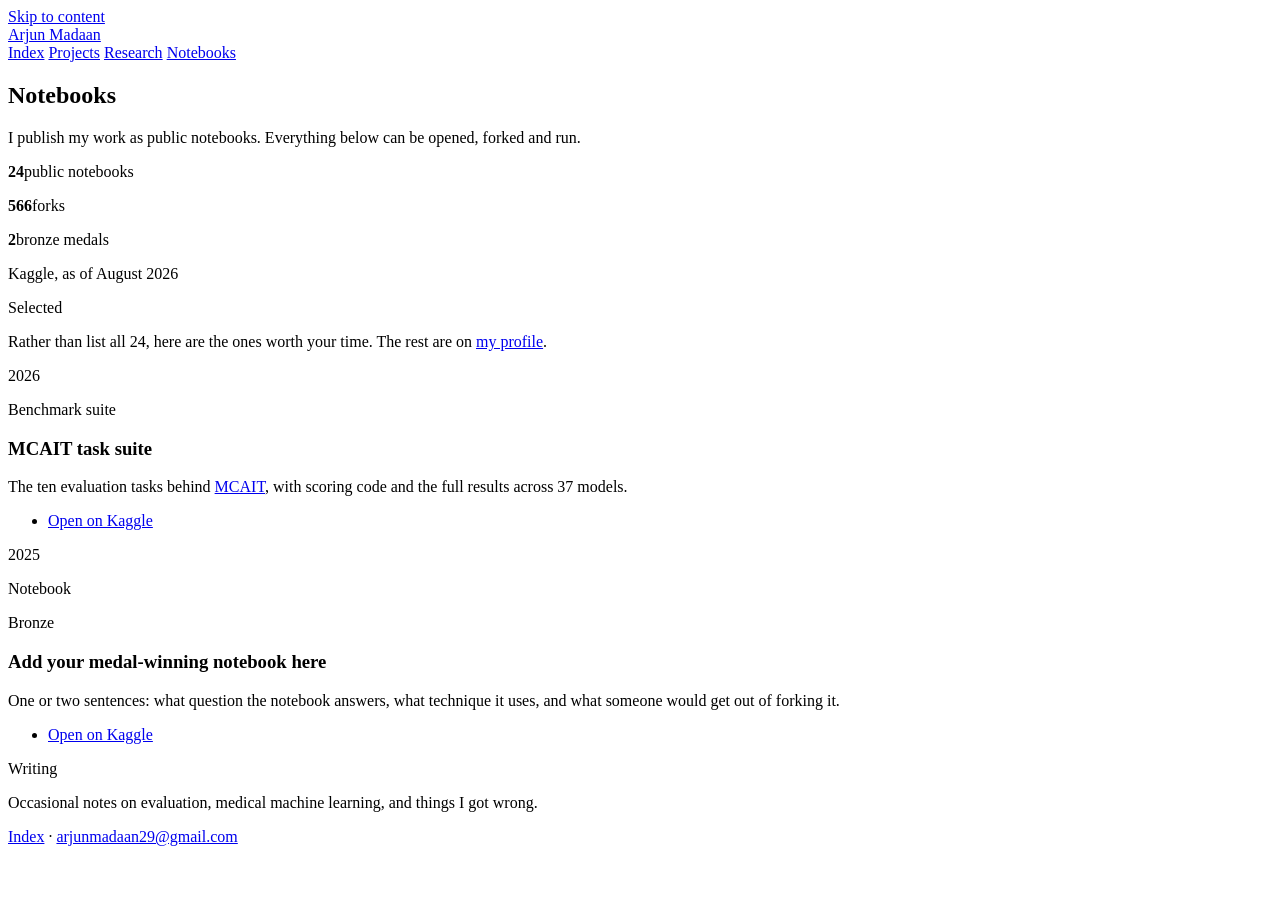
==== notebooks.html @ b677bf2c "Add files via upload" ====
<!DOCTYPE html>
<html lang="en">
<head>
<meta charset="utf-8">
<meta name="viewport" content="width=device-width, initial-scale=1">
<title>Notebooks &amp; writing — Arjun Madaan</title>
<meta name="description" content="Public Kaggle notebooks on machine learning and medical AI, and occasional writing.">
<link rel="icon" href="favicon.svg" type="image/svg+xml">
<link rel="preconnect" href="https://fonts.googleapis.com">
<link rel="preconnect" href="https://fonts.gstatic.com" crossorigin>
<link href="https://fonts.googleapis.com/css2?family=Archivo:wght@600;700&family=IBM+Plex+Mono:wght@400;500&family=Newsreader:ital,opsz,wght@0,6..72,400;0,6..72,500;1,6..72,400&display=swap" rel="stylesheet">
<link rel="stylesheet" href="styles.css">
</head>

<body>
<a class="skip" href="#main">Skip to content</a>

<header class="masthead">
  <div class="wrap masthead__inner">
    <a class="wordmark" href="index.html">Arjun Madaan</a>
    <nav class="nav" aria-label="Main">
      <a href="index.html">Index</a>
      <a href="projects.html">Projects</a>
      <a href="research.html">Research</a>
      <a href="notebooks.html" aria-current="page">Notebooks</a>
    </nav>
  </div>
</header>

<main id="main">

  <section class="wrap hero" style="padding-bottom:var(--s-4)">
    <h1>Notebooks</h1>
    <p class="lede">
      I publish my work as public notebooks. Everything below can be opened,
      forked and run.
    </p>

    <!-- These three numbers are the strongest evidence on the whole site,
         because a reader can verify all of them in ten seconds. Check them
         against your profile before every deploy — a stale number that's now
         wrong costs you more credibility than a smaller number that's right.
         The fork count is the one that matters most: it means other people
         found the work useful enough to build on. -->
    <div class="stat-row">
      <p class="stat"><b>24</b><span>public notebooks</span></p>
      <p class="stat"><b>566</b><span>forks</span></p>
      <p class="stat"><b>2</b><span>bronze medals</span></p>
    </div>
    <p class="trace__caption" style="margin-top:var(--s-3)">
      Kaggle, as of August 2026
    </p>
  </section>

  <section class="wrap section" style="padding-top:var(--s-4)">
    <div class="rail">
      <p class="eyebrow">Selected</p>
      <div>
        <p>
          Rather than list all 24, here are the ones worth your time. The rest
          are on <a href="https://kaggle.com/juniam" target="_blank" rel="noopener">my
          profile</a>.
        </p>
      </div>
    </div>

    <!-- Replace these two with your actual best notebooks and their real
         URLs. Pick by what you'd want a professor to read first, not by fork
         count. Two well-chosen entries beat twelve. -->

    <article class="record rail">
      <div class="record__meta">
        <p>2026</p>
        <p>Benchmark suite</p>
      </div>
      <div class="record__body">
        <h3>MCAIT task suite</h3>
        <p>
          The ten evaluation tasks behind
          <a href="projects.html#mcait">MCAIT</a>, with scoring code and the
          full results across 37 models.
        </p>
        <ul class="links">
          <li><a href="https://kaggle.com/juniam" target="_blank" rel="noopener">Open on Kaggle</a></li>
        </ul>
      </div>
    </article>

    <article class="record rail">
      <div class="record__meta">
        <p>2025</p>
        <p>Notebook</p>
        <p>Bronze</p>
      </div>
      <div class="record__body">
        <h3>Add your medal-winning notebook here</h3>
        <p>
          One or two sentences: what question the notebook answers, what
          technique it uses, and what someone would get out of forking it.
        </p>
        <ul class="links">
          <li><a href="https://kaggle.com/juniam" target="_blank" rel="noopener">Open on Kaggle</a></li>
        </ul>
      </div>
    </article>
  </section>

  <!-- ── Writing ────────────────────────────────────────────────────────
       You didn't say whether you have prose written yet, so this section is
       set up but empty. Two honest options:

       (a) Write one piece — the clearest candidate is a short post on why
           exam-style benchmarks mislead on medical LLMs, which is the argument
           MCAIT already makes in code. Then this section has real content and
           becomes the most distinctive thing on the site.
       (b) Delete this whole <section> and rename the nav item to "Notebooks"
           only, which it already says.

       What you should not do is leave a "Coming soon" on a live page. -->
  <section class="wrap section">
    <div class="rail">
      <p class="eyebrow">Writing</p>
      <div>
        <p>
          Occasional notes on evaluation, medical machine learning, and things
          I got wrong.
        </p>

        <!-- Post template — copy per post:
        <article class="record rail" style="border-top:0;padding-top:0">
          <div class="record__meta"><p>Aug 2026</p></div>
          <div class="record__body">
            <h3><a href="posts/slug.html">Title</a></h3>
            <p>One-sentence summary.</p>
          </div>
        </article>
        -->
      </div>
    </div>
  </section>

</main>

<footer class="footer">
  <div class="wrap">
    <p><a href="index.html">Index</a> · <a href="mailto:arjunmadaan29@gmail.com">arjunmadaan29@gmail.com</a></p>
  </div>
</footer>

<script src="site.js"></script>
</body>
</html>
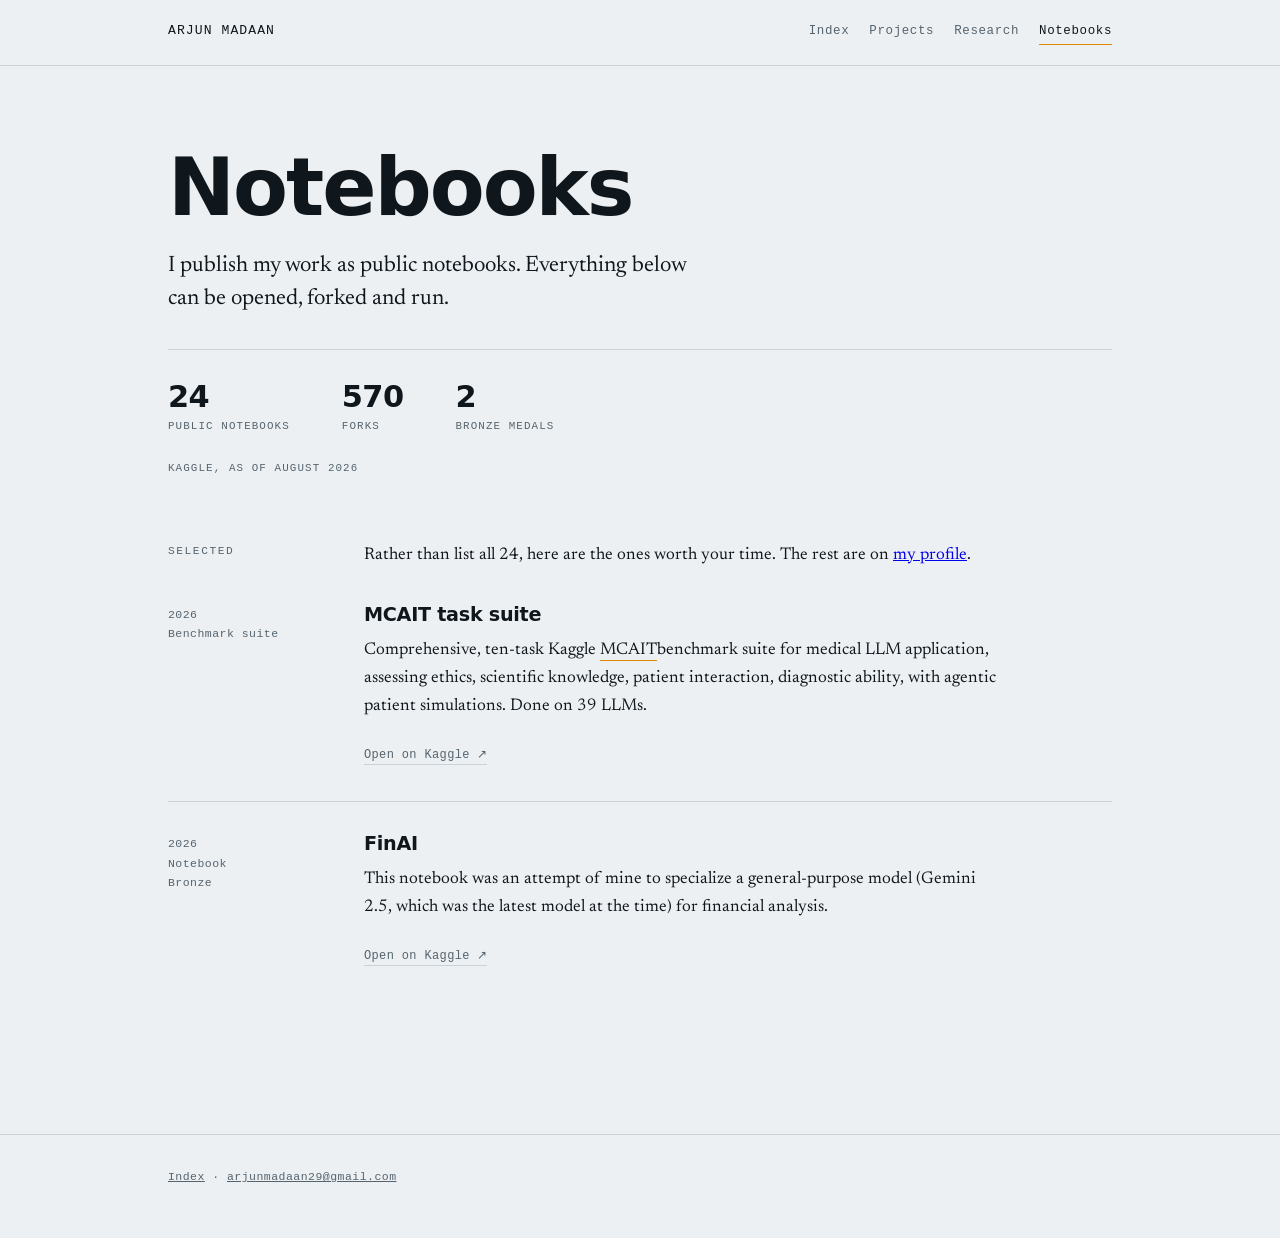
==== commit 53bdea59: "Update notebooks.html" ====
--- a/notebooks.html
+++ b/notebooks.html
@@ -3,7 +3,7 @@
 <head>
 <meta charset="utf-8">
 <meta name="viewport" content="width=device-width, initial-scale=1">
-<title>Notebooks &amp; writing — Arjun Madaan</title>
+<title>Notebooks — Arjun Madaan</title>
 <meta name="description" content="Public Kaggle notebooks on machine learning and medical AI, and occasional writing.">
 <link rel="icon" href="favicon.svg" type="image/svg+xml">
 <link rel="preconnect" href="https://fonts.googleapis.com">
@@ -44,7 +44,7 @@
          found the work useful enough to build on. -->
     <div class="stat-row">
       <p class="stat"><b>24</b><span>public notebooks</span></p>
-      <p class="stat"><b>566</b><span>forks</span></p>
+      <p class="stat"><b>570</b><span>forks</span></p>
       <p class="stat"><b>2</b><span>bronze medals</span></p>
     </div>
     <p class="trace__caption" style="margin-top:var(--s-3)">
@@ -76,67 +76,32 @@
       <div class="record__body">
         <h3>MCAIT task suite</h3>
         <p>
-          The ten evaluation tasks behind
-          <a href="projects.html#mcait">MCAIT</a>, with scoring code and the
-          full results across 37 models.
+          Comprehensive, ten-task Kaggle
+          <a href="projects.html#mcait">MCAIT</a>benchmark suite for medical LLM application, 
+          assessing ethics, scientific knowledge, patient interaction, diagnostic ability, with agentic patient simulations. Done on 39 LLMs.
         </p>
         <ul class="links">
-          <li><a href="https://kaggle.com/juniam" target="_blank" rel="noopener">Open on Kaggle</a></li>
+          <li><a href="https://www.kaggle.com/benchmarks/juniam/mcait" target="_blank" rel="noopener">Open on Kaggle</a></li>
         </ul>
       </div>
     </article>
 
     <article class="record rail">
       <div class="record__meta">
-        <p>2025</p>
+        <p>2026</p>
         <p>Notebook</p>
         <p>Bronze</p>
       </div>
       <div class="record__body">
-        <h3>Add your medal-winning notebook here</h3>
+        <h3>FinAI</h3>
         <p>
-          One or two sentences: what question the notebook answers, what
-          technique it uses, and what someone would get out of forking it.
+          This notebook was an attempt of mine to specialize a general-purpose model (Gemini 2.5, which was the latest model at the time) for financial analysis.
         </p>
         <ul class="links">
-          <li><a href="https://kaggle.com/juniam" target="_blank" rel="noopener">Open on Kaggle</a></li>
+          <li><a href="https://www.kaggle.com/code/juniam/finai" target="_blank" rel="noopener">Open on Kaggle</a></li>
         </ul>
       </div>
     </article>
-  </section>
-
-  <!-- ── Writing ────────────────────────────────────────────────────────
-       You didn't say whether you have prose written yet, so this section is
-       set up but empty. Two honest options:
-
-       (a) Write one piece — the clearest candidate is a short post on why
-           exam-style benchmarks mislead on medical LLMs, which is the argument
-           MCAIT already makes in code. Then this section has real content and
-           becomes the most distinctive thing on the site.
-       (b) Delete this whole <section> and rename the nav item to "Notebooks"
-           only, which it already says.
-
-       What you should not do is leave a "Coming soon" on a live page. -->
-  <section class="wrap section">
-    <div class="rail">
-      <p class="eyebrow">Writing</p>
-      <div>
-        <p>
-          Occasional notes on evaluation, medical machine learning, and things
-          I got wrong.
-        </p>
-
-        <!-- Post template — copy per post:
-        <article class="record rail" style="border-top:0;padding-top:0">
-          <div class="record__meta"><p>Aug 2026</p></div>
-          <div class="record__body">
-            <h3><a href="posts/slug.html">Title</a></h3>
-            <p>One-sentence summary.</p>
-          </div>
-        </article>
-        -->
-      </div>
-    </div>
   </section>
 
 </main>
--- a/styles.css
+++ b/styles.css
@@ -0,0 +1,473 @@
+/* ===========================================================================
+   arjun-madaan.github.io — stylesheet
+   ---------------------------------------------------------------------------
+   Organised so you can find things fast:
+     1. Tokens          — every colour/size lives here, nowhere else
+     2. Base            — reset + document defaults
+     3. Typography      — the type scale
+     4. Layout          — the two-column "rail" grid used site-wide
+     5. Header / nav
+     6. Hero + trace    — the waveform graphic
+     7. Records         — the repeating content block (projects, research, etc.)
+     8. Small parts     — links, tags, buttons, footer
+     9. Motion & print
+   =========================================================================== */
+
+
+/* 1. TOKENS =================================================================
+   Rule to keep: never write a raw hex value below this block. If you want to
+   change the whole site's colour, you change it once, here.
+
+   Palette logic: this is a monitor printout, not a portfolio. Cool grey-blue
+   paper (not cream), ink with a blue cast (not pure black), hairline rules,
+   and ONE accent — amber — used the way amber is used clinically: to mean
+   "signal" or "attention". It appears on the waveform, on link underlines and
+   on section markers. Nowhere else. That restraint is what keeps it looking
+   deliberate instead of decorated.
+   ------------------------------------------------------------------------- */
+:root {
+  --paper:      #EDF0F2;   /* page background            */
+  --paper-2:    #E3E8EB;   /* recessed panels, code      */
+  --ink:        #0F171D;   /* primary text               */
+  --ink-muted:  #56646F;   /* metadata, captions         */
+  --rule:       #C9D2D8;   /* hairlines and borders      */
+  --signal:     #D98A00;   /* accent: graphics only      */
+  --signal-ink: #8A5800;   /* accent: text only — see note */
+
+  /* Why two ambers: #D98A00 on this paper is about 2.4:1 contrast, which is
+     fine for a 2px line but fails WCAG for text (needs 4.5:1). --signal-ink is
+     the darkened version, ~4.9:1, used whenever the accent carries words.
+     Same colour identity, two jobs, both legible. */
+
+  --font-display: "Archivo", ui-sans-serif, system-ui, sans-serif;
+  --font-body:    "Newsreader", ui-serif, Georgia, serif;
+  --font-mono:    "IBM Plex Mono", ui-monospace, "SF Mono", Menlo, monospace;
+
+  /* One spacing scale, roughly 1.5×. Using a scale instead of arbitrary
+     numbers is what makes a layout feel tuned rather than assembled. */
+  --s-1: 0.5rem;
+  --s-2: 0.75rem;
+  --s-3: 1.25rem;
+  --s-4: 2rem;
+  --s-5: 3.25rem;
+  --s-6: 5rem;
+  --s-7: 8rem;
+
+  --measure: 40rem;  /* max prose width — keeps lines at ~70 characters */
+}
+
+/* Dark mode follows the OS setting. Because every colour is a token, the
+   entire site re-themes in twelve lines. The amber brightens because a dark
+   background needs a lighter accent to hold the same perceived weight. */
+@media (prefers-color-scheme: dark) {
+  :root {
+    --paper:      #0E1418;
+    --paper-2:    #161F26;
+    --ink:        #E6ECEF;
+    --ink-muted:  #8FA0AC;
+    --rule:       #253039;
+    --signal:     #F0A92B;
+    --signal-ink: #F0A92B;  /* already ~9:1 on dark paper, no darkening needed */
+  }
+}
+
+
+/* 2. BASE =================================================================== */
+*, *::before, *::after { box-sizing: border-box; }
+
+html { -webkit-text-size-adjust: 100%; scroll-behavior: smooth; }
+
+body {
+  margin: 0;
+  background: var(--paper);
+  color: var(--ink);
+  font-family: var(--font-body);
+  font-size: 1.0625rem;      /* 17px — serif body needs slightly more size */
+  line-height: 1.65;
+  font-optical-sizing: auto;
+  -webkit-font-smoothing: antialiased;
+  text-rendering: optimizeLegibility;
+}
+
+img, svg { display: block; max-width: 100%; }
+
+/* Keyboard focus must always be visible. Never delete this. */
+:focus-visible {
+  outline: 2px solid var(--signal-ink);
+  outline-offset: 3px;
+  border-radius: 2px;
+}
+
+/* Skip link for screen-reader and keyboard users: hidden until focused. */
+.skip {
+  position: absolute; left: -9999px;
+  background: var(--ink); color: var(--paper);
+  padding: var(--s-2) var(--s-3);
+  font-family: var(--font-mono); font-size: 0.8rem;
+}
+.skip:focus { left: var(--s-3); top: var(--s-3); z-index: 10; }
+
+
+/* 3. TYPOGRAPHY =============================================================
+   The inversion: grotesque for headings, serif for prose. Most technical
+   portfolios do the opposite. Headings are set tight (negative tracking, sub-1
+   line-height) so they read as a printed label; prose is set loose so it reads
+   as something you'd actually sit and read.
+   ------------------------------------------------------------------------- */
+h1, h2, h3 {
+  font-family: var(--font-display);
+  font-weight: 700;
+  letter-spacing: -0.025em;
+  line-height: 1.05;
+  margin: 0;
+  text-wrap: balance;   /* stops one word dangling on its own line */
+}
+
+/* clamp(min, preferred, max) = fluid type without media queries. The middle
+   value is viewport-relative, so it scales continuously between the bounds. */
+h1 { font-size: clamp(2.75rem, 7.5vw, 5rem); }
+h2 { font-size: clamp(1.5rem, 3.2vw, 2.05rem); }
+h3 { font-size: 1.2rem; letter-spacing: -0.015em; }
+
+p { margin: 0 0 var(--s-3); max-width: var(--measure); }
+p:last-child { margin-bottom: 0; }
+
+strong { font-weight: 600; }
+
+/* The mono "eyebrow" — small uppercase labels that name what a block is.
+   These earn their place: every one labels a real category, none is
+   decorative numbering. */
+.eyebrow {
+  font-family: var(--font-mono);
+  font-size: 0.7rem;
+  font-weight: 500;
+  letter-spacing: 0.14em;
+  text-transform: uppercase;
+  color: var(--ink-muted);
+  margin: 0 0 var(--s-2);
+}
+
+.lede {
+  font-size: clamp(1.15rem, 2.2vw, 1.4rem);
+  line-height: 1.5;
+  color: var(--ink);
+  max-width: 34rem;
+}
+
+.muted { color: var(--ink-muted); }
+
+
+/* 4. LAYOUT =================================================================
+   Two primitives do all the work.
+
+   .wrap   — horizontal container, centred, with fluid gutters.
+   .rail   — the asymmetric grid: a narrow left column for metadata and a wide
+             right column for content. This is the structural idea of the site.
+             Dates, tags and counts live left; prose lives right. A reader can
+             scan the left column alone and get the shape of your work.
+
+   On narrow screens the rail collapses to one column and the metadata sits
+   above its content, which is the correct reading order.
+   ------------------------------------------------------------------------- */
+.wrap {
+  max-width: 66rem;
+  margin-inline: auto;
+  padding-inline: clamp(1.25rem, 5vw, 3.5rem);
+}
+
+.rail {
+  display: grid;
+  grid-template-columns: 9rem minmax(0, var(--measure));
+  column-gap: var(--s-5);
+}
+
+@media (max-width: 46em) {
+  .rail { grid-template-columns: 1fr; row-gap: var(--s-2); }
+}
+
+/* Vertical rhythm between major sections. A single class controls it, so the
+   whole page's breathing can be retuned from one place. */
+.section { padding-block: var(--s-6); }
+.section + .section { border-top: 1px solid var(--rule); }
+
+
+/* 5. HEADER / NAV =========================================================== */
+.masthead {
+  border-bottom: 1px solid var(--rule);
+  padding-block: var(--s-3);
+}
+
+.masthead__inner {
+  display: flex;
+  flex-wrap: wrap;
+  align-items: baseline;
+  justify-content: space-between;
+  gap: var(--s-2) var(--s-4);
+}
+
+.wordmark {
+  font-family: var(--font-mono);
+  font-size: 0.82rem;
+  font-weight: 500;
+  letter-spacing: 0.08em;
+  text-transform: uppercase;
+  color: var(--ink);
+  text-decoration: none;
+}
+.wordmark:hover { color: var(--signal-ink); }
+
+.nav { display: flex; gap: var(--s-3); flex-wrap: wrap; }
+
+.nav a {
+  font-family: var(--font-mono);
+  font-size: 0.78rem;
+  letter-spacing: 0.05em;
+  color: var(--ink-muted);
+  text-decoration: none;
+  padding-bottom: 2px;
+  border-bottom: 1px solid transparent;
+}
+.nav a:hover { color: var(--ink); border-bottom-color: var(--rule); }
+
+/* aria-current="page" is set in the HTML on each page's own nav link. Styling
+   the ARIA attribute rather than an extra class means the visual state and the
+   accessibility state can never drift apart. */
+.nav a[aria-current="page"] {
+  color: var(--ink);
+  border-bottom-color: var(--signal);
+}
+
+
+/* 6. HERO + TRACE ===========================================================
+   The signature element. Two stacked paths: a thin noisy "raw" channel and a
+   heavier smoothed line over it — a model reading a physiological signal. The
+   dashed amber rule is a threshold.
+
+   It is illustrative, not real data, and it is labelled as such on the page.
+   Never present a generated graphic as a result.
+   ------------------------------------------------------------------------- */
+.hero { padding-block: var(--s-6) var(--s-5); }
+
+.hero h1 { margin-bottom: var(--s-3); }
+
+.hero__lede { margin-bottom: var(--s-4); }
+
+.trace {
+  width: 100%;
+  height: auto;
+  margin-block: var(--s-4) var(--s-1);
+  overflow: visible;
+}
+
+.trace__raw {
+  fill: none;
+  stroke: var(--rule);
+  stroke-width: 1.25;
+}
+
+.trace__model {
+  fill: none;
+  stroke: var(--ink);
+  stroke-width: 2;
+  stroke-linecap: round;
+}
+
+.trace__threshold {
+  stroke: var(--signal);
+  stroke-width: 1.5;
+  stroke-dasharray: 5 5;
+}
+
+/* pathLength="1" is set on the paths in the HTML. That normalises every path
+   to a length of exactly 1 regardless of its real geometry, so one animation
+   works for both lines without measuring them in JavaScript. */
+.trace path[pathLength] {
+  stroke-dasharray: 1;
+  stroke-dashoffset: 1;
+  animation: draw 1.6s cubic-bezier(0.4, 0, 0.15, 1) forwards;
+}
+.trace .trace__model { animation-delay: 0.25s; }
+
+@keyframes draw { to { stroke-dashoffset: 0; } }
+
+.trace__caption {
+  font-family: var(--font-mono);
+  font-size: 0.68rem;
+  letter-spacing: 0.1em;
+  text-transform: uppercase;
+  color: var(--ink-muted);
+  margin: 0;
+  max-width: none;
+}
+
+
+/* 7. RECORDS ================================================================
+   The repeating block used on every content page. To add a project you copy
+   one <article class="record"> in the HTML and change the words — no CSS edit.
+   That is the whole maintenance story for this site.
+   ------------------------------------------------------------------------- */
+.record { padding-block: var(--s-4); }
+.record + .record { border-top: 1px solid var(--rule); }
+
+.record__meta {
+  font-family: var(--font-mono);
+  font-size: 0.72rem;
+  line-height: 1.7;
+  letter-spacing: 0.04em;
+  color: var(--ink-muted);
+}
+.record__meta p { margin: 0; max-width: none; }
+
+/* On mobile the metadata lines run inline instead of stacking, so they read as
+   one compact line of context rather than a tall list. */
+@media (max-width: 46em) {
+  .record__meta { display: flex; flex-wrap: wrap; gap: 0 var(--s-2); }
+  .record__meta p:not(:last-child)::after { content: " ·"; color: var(--rule); }
+}
+
+.record__body h3 { margin-bottom: var(--s-2); }
+
+.record__status {
+  color: var(--signal-ink);
+  font-weight: 500;
+}
+
+
+/* 8. SMALL PARTS ============================================================ */
+
+/* Prose links: the underline is amber, the text stays ink. This is how the
+   accent appears in running text without failing contrast — the colour is
+   carried by the rule, the legibility by the ink. */
+.prose-link, .record__body a, .lede a {
+  color: var(--ink);
+  text-decoration: none;
+  border-bottom: 1.5px solid var(--signal);
+  padding-bottom: 1px;
+  transition: background-color 0.15s ease;
+}
+.prose-link:hover, .record__body a:hover, .lede a:hover {
+  background-color: color-mix(in srgb, var(--signal) 18%, transparent);
+}
+
+/* Link list under a record — outbound, verifiable references. */
+.links {
+  list-style: none;
+  margin: var(--s-3) 0 0;
+  padding: 0;
+  display: flex;
+  flex-wrap: wrap;
+  gap: var(--s-1) var(--s-3);
+}
+.links li { margin: 0; }
+.links a {
+  font-family: var(--font-mono);
+  font-size: 0.75rem;
+  letter-spacing: 0.03em;
+  color: var(--ink-muted);
+  text-decoration: none;
+  border-bottom: 1px solid var(--rule);
+  padding-bottom: 2px;
+}
+.links a:hover { color: var(--ink); border-bottom-color: var(--signal); }
+
+/* The ↗ marks a link that leaves the site. Generated in CSS so you can't
+   forget it and can't get it inconsistent. */
+.links a[target="_blank"]::after { content: " ↗"; letter-spacing: 0; }
+
+/* Tags: plain text in mono, separated by slashes. No pills, no chips, no
+   rounded rectangles — those read as UI kit, and this is a document. */
+.tags {
+  font-family: var(--font-mono);
+  font-size: 0.72rem;
+  color: var(--ink-muted);
+  letter-spacing: 0.03em;
+  margin-top: var(--s-2);
+}
+
+.stat-row {
+  display: flex;
+  flex-wrap: wrap;
+  gap: var(--s-4) var(--s-5);
+  margin-top: var(--s-4);
+  padding-top: var(--s-4);
+  border-top: 1px solid var(--rule);
+}
+
+.stat { margin: 0; }
+.stat b {
+  display: block;
+  font-family: var(--font-display);
+  font-size: 1.9rem;
+  font-weight: 700;
+  letter-spacing: -0.02em;
+  line-height: 1;
+  font-variant-numeric: tabular-nums;  /* digits align in a column */
+}
+.stat span {
+  font-family: var(--font-mono);
+  font-size: 0.68rem;
+  letter-spacing: 0.1em;
+  text-transform: uppercase;
+  color: var(--ink-muted);
+}
+
+.contact-list {
+  list-style: none;
+  padding: 0;
+  margin: var(--s-3) 0 0;
+  font-family: var(--font-mono);
+  font-size: 0.85rem;
+  line-height: 2.1;
+}
+
+/* Created by site.js, never present in the HTML — so it can't appear as a dead
+   control if JavaScript fails. Sized to match the mono text it sits beside. */
+.copy-btn {
+  font-family: var(--font-mono);
+  font-size: 0.68rem;
+  letter-spacing: 0.08em;
+  text-transform: uppercase;
+  color: var(--ink-muted);
+  background: none;
+  border: 1px solid var(--rule);
+  border-radius: 2px;
+  padding: 1px 6px;
+  margin-left: var(--s-2);
+  cursor: pointer;
+}
+.copy-btn:hover { color: var(--ink); border-color: var(--signal); }
+
+.footer {
+  border-top: 1px solid var(--rule);
+  padding-block: var(--s-4) var(--s-5);
+  margin-top: var(--s-5);
+  font-family: var(--font-mono);
+  font-size: 0.72rem;
+  letter-spacing: 0.04em;
+  color: var(--ink-muted);
+}
+.footer a { color: inherit; }
+
+
+/* 9. MOTION & PRINT =========================================================
+   Anyone who has asked their OS to reduce motion gets the finished state
+   immediately. The graphic is still fully visible — nothing is hidden, it just
+   doesn't animate. Honour this; some people get migraines or motion sickness.
+   ------------------------------------------------------------------------- */
+@media (prefers-reduced-motion: reduce) {
+  html { scroll-behavior: auto; }
+  .trace path[pathLength] {
+    animation: none;
+    stroke-dashoffset: 0;
+  }
+  *, *::before, *::after {
+    transition-duration: 0.01ms !important;
+  }
+}
+
+@media print {
+  :root { --paper: #fff; --ink: #000; --ink-muted: #444; --rule: #bbb; }
+  .masthead, .footer, .trace { display: none; }
+  .section { padding-block: 1.5rem; border-top: 1px solid var(--rule); }
+  a { text-decoration: underline; border: 0; }
+}
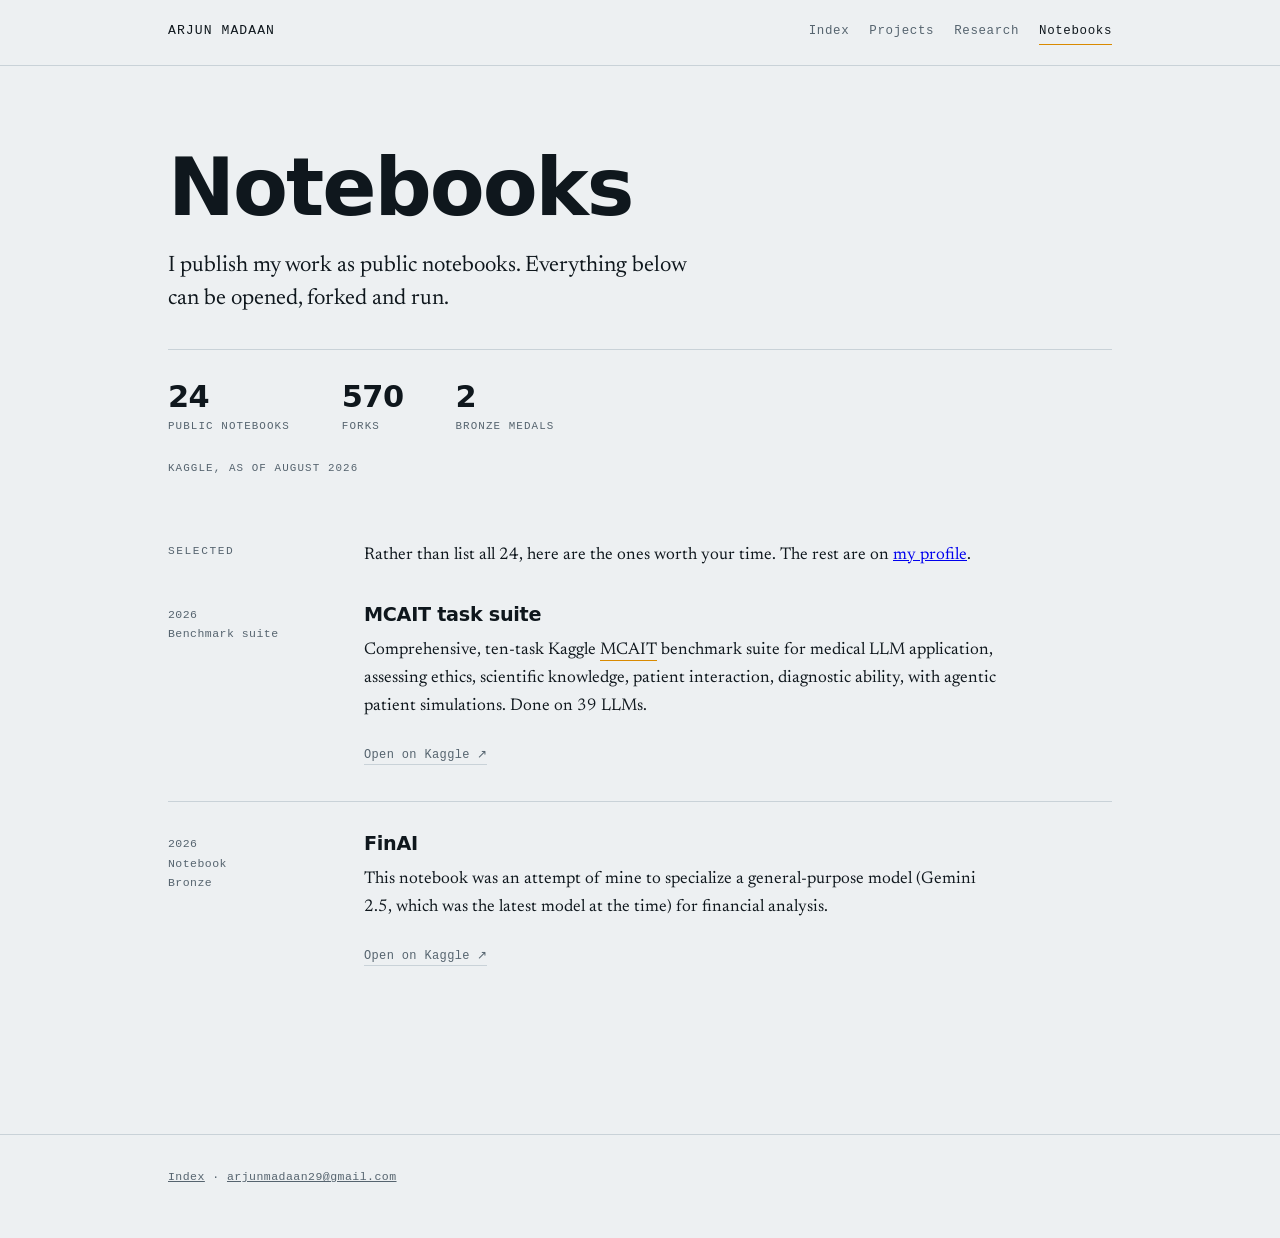
==== commit efef52a7: "Update notebooks.html" ====
--- a/notebooks.html
+++ b/notebooks.html
@@ -77,7 +77,7 @@
         <h3>MCAIT task suite</h3>
         <p>
           Comprehensive, ten-task Kaggle
-          <a href="projects.html#mcait">MCAIT</a>benchmark suite for medical LLM application, 
+          <a href="projects.html#mcait">MCAIT</a> benchmark suite for medical LLM application, 
           assessing ethics, scientific knowledge, patient interaction, diagnostic ability, with agentic patient simulations. Done on 39 LLMs.
         </p>
         <ul class="links">
